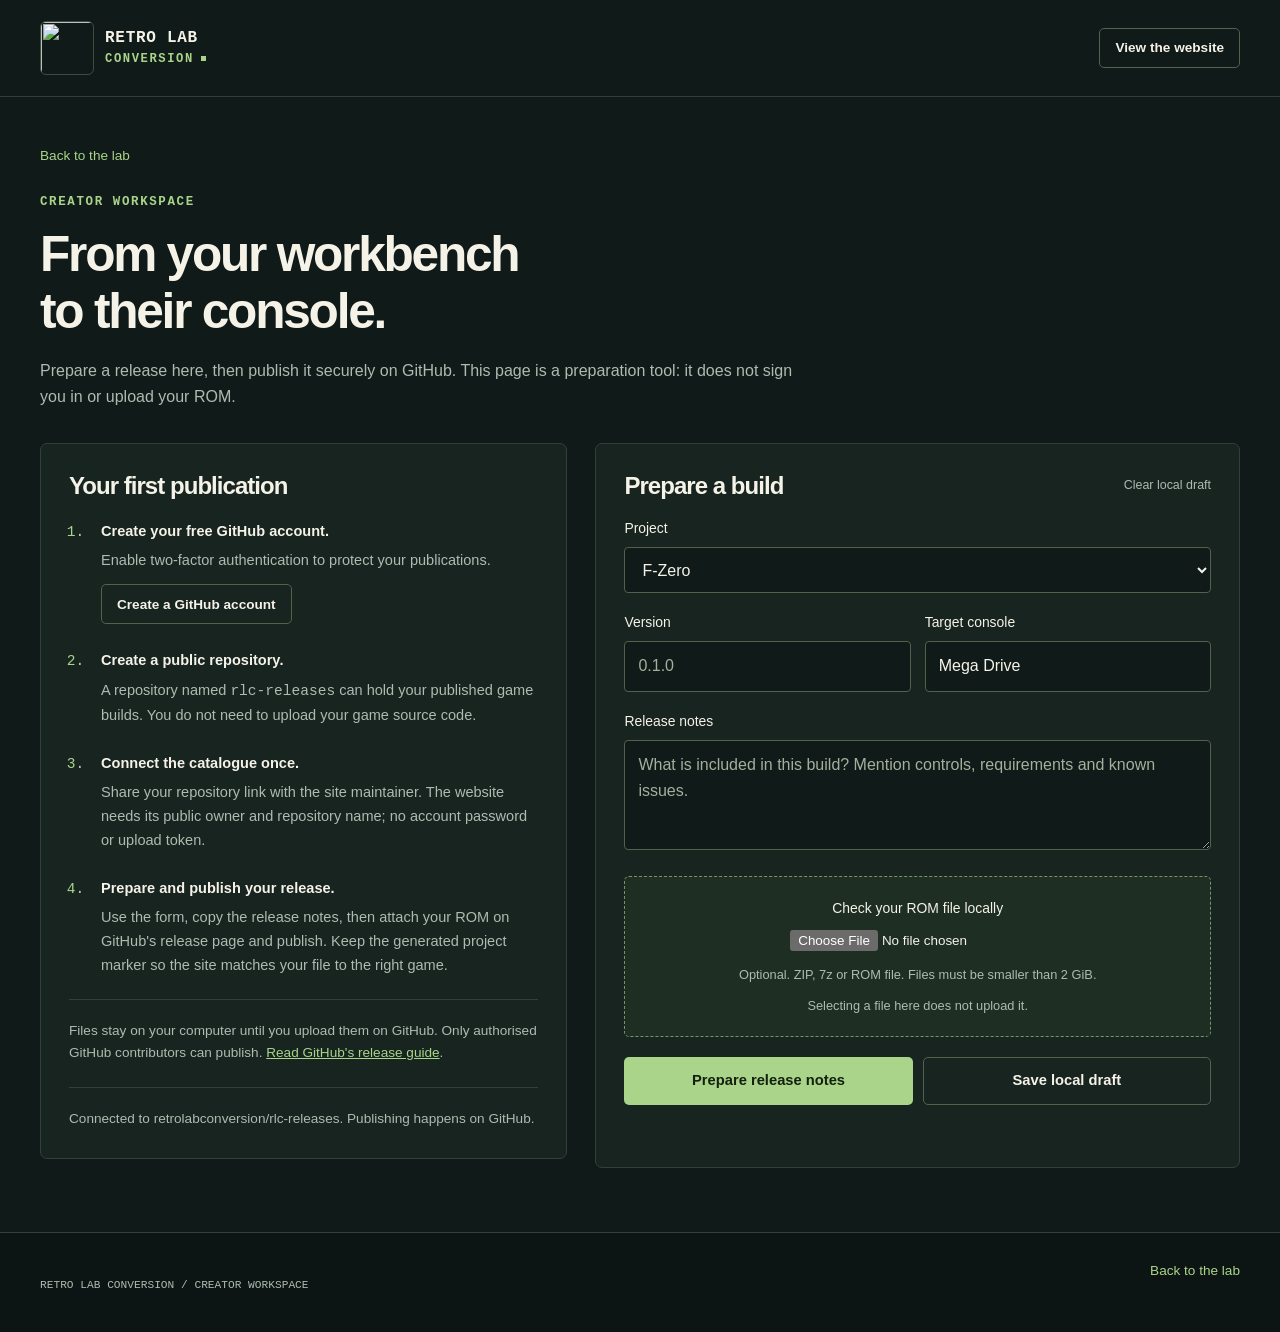
==== creator.html @ 60bee3b9 "Publish the Retro Lab Conversion website" ====
<!doctype html>
<html lang="en"><head>
<meta http-equiv="Content-Security-Policy" content="default-src 'self'; script-src 'self'; style-src 'self'; img-src 'self' data:; connect-src 'self' https://api.github.com; font-src 'self'; object-src 'none'; base-uri 'self'; form-action 'self'; upgrade-insecure-requests"><meta charset="utf-8"><meta name="viewport" content="width=device-width,initial-scale=1"><meta name="theme-color" content="#111d1b"><meta name="robots" content="noindex"><title>Creator workspace — Retro Lab Conversion</title><link rel="icon" href="assets/logo.png"><link rel="stylesheet" href="styles.css"><script type="module" src="creator.js"></script></head>
<body><a class="skip-link" href="#publication-form">Skip to publication form</a><header class="site-header"><div class="container header-inner"><a class="brand" href="./"><img src="assets/logo.png" width="54" height="54" alt=""><span>RETRO LAB<span class="brand-second">CONVERSION<span class="brand-square"></span></span></span></a><a class="button button-secondary button-small" href="./">View the website</a></div></header>
<main class="container creator-main"><a class="back-link" href="./">Back to the lab</a><div class="creator-heading"><p class="eyebrow">CREATOR WORKSPACE</p><h1>From your workbench<br>to their console.</h1><p>Prepare a release here, then publish it securely on GitHub. This page is a preparation tool: it does not sign you in or upload your ROM.</p></div>
<div class="creator-layout"><aside class="creator-panel"><h2>Your first publication</h2><ol class="setup-steps"><li><strong>Create your free GitHub account.</strong>Enable two-factor authentication to protect your publications.<br><a class="button button-secondary button-small" href="https://github.com/signup" target="_blank" rel="noopener noreferrer">Create a GitHub account</a></li><li><strong>Create a public repository.</strong>A repository named <code>rlc-releases</code> can hold your published game builds. You do not need to upload your game source code.</li><li><strong>Connect the catalogue once.</strong>Share your repository link with the site maintainer. The website needs its public owner and repository name; no account password or upload token.</li><li><strong>Prepare and publish your release.</strong>Use the form, copy the release notes, then attach your ROM on GitHub's release page and publish. Keep the generated project marker so the site matches your file to the right game.</li></ol><p class="creator-aside-note">Files stay on your computer until you upload them on GitHub. Only authorised GitHub contributors can publish. <a href="https://docs.github.com/en/repositories/releasing-projects-on-github/managing-releases-in-a-repository" target="_blank" rel="noopener noreferrer">Read GitHub's release guide</a>.</p><p class="creator-aside-note" id="connection-state">Checking catalogue connection…</p></aside>
<section class="creator-panel" aria-labelledby="form-title"><div class="creator-tools"><h2 id="form-title">Prepare a build</h2><button class="text-button" id="clear-draft" type="button">Clear local draft</button></div><form id="publication-form"><label class="form-field"><span>Project</span><select id="project" required></select></label><div class="field-pair"><label class="form-field"><span>Version</span><input id="version" maxlength="40" pattern="[a-zA-Z0-9][a-zA-Z0-9._-]*" placeholder="0.1.0" required></label><label class="form-field"><span>Target console</span><input id="platform" readonly tabindex="-1"></label></div><label class="form-field"><span>Release notes</span><textarea id="description" maxlength="5000" placeholder="What is included in this build? Mention controls, requirements and known issues." required></textarea></label><div class="file-field" id="drop-zone"><label for="rom-file" class="field-label">Check your ROM file locally</label><input id="rom-file" type="file" accept=".zip,.7z,.bin,.md,.gen,.sfc,.smc,.rom"><p id="file-status" role="status">Optional. ZIP, 7z or ROM file. Files must be smaller than 2 GiB.</p><p>Selecting a file here does not upload it.</p></div><div class="form-actions"><button class="button button-primary" type="submit">Prepare release notes</button><button class="button button-secondary" type="button" id="save-draft">Save local draft</button></div><p class="draft-status" id="draft-status" role="status"></p></form><div class="publication-preview" id="publication-preview" hidden><h3>Your release notes</h3><pre id="release-body"></pre><button class="button button-secondary" id="copy-notes" type="button">Copy release notes</button><a class="button button-primary" id="publish-link" href="https://github.com/new" target="_blank" rel="noopener noreferrer">Create a repository on GitHub</a><p class="creator-muted" id="publish-instructions">When your repository is connected, this button opens a new release with the title and notes filled in. Attach the ROM there before publishing.</p></div></section></div></main>
<footer class="site-footer"><div class="container footer-inner"><p class="footer-tagline">RETRO LAB CONVERSION / CREATOR WORKSPACE</p><a class="back-link" href="./">Back to the lab</a></div></footer></body></html>
---- styles.css ----
@charset "UTF-8";
:root{color-scheme:dark;--bg:#101a18;--surface:#172420;--surface-2:#1d2d27;--line:#314139;--muted:#adbbb0;--text:#f5f2e8;--green:#a9d48a;--green-dark:#13200e;--mono:Consolas,"Cascadia Mono","Courier New",monospace;--sans:Inter,"Segoe UI",Arial,sans-serif}
*{box-sizing:border-box}html{scroll-behavior:smooth;scroll-padding-top:100px}body{margin:0;background:var(--bg);color:var(--text);font:1rem/1.65 var(--sans);-webkit-font-smoothing:antialiased}button,input,select,textarea{font:inherit}button,a,input,select,textarea{-webkit-tap-highlight-color:transparent}a{color:inherit;text-decoration:none}button{cursor:pointer}button:disabled{cursor:default}img{max-width:100%;display:block}svg{width:22px;height:22px;fill:none;stroke:currentColor;stroke-width:1.7;stroke-linecap:round;stroke-linejoin:round;flex-shrink:0}button svg,a svg{pointer-events:none}h1,h2,h3,p{margin:0}h1,h2,h3{line-height:1.15}h1{font-size:clamp(2.5rem,4.6vw,4.1rem);font-weight:750;letter-spacing:-.045em}h2{font-size:clamp(1.9rem,3vw,2.65rem);letter-spacing:-.04em;font-weight:700}h3{font-size:1.45rem;letter-spacing:-.025em}:focus-visible{outline:3px solid var(--green);outline-offset:5px}::selection{background:var(--green);color:var(--bg)}[hidden]{display:none!important}.container{width:min(1200px,calc(100% - 72px));margin-inline:auto}.mono,.eyebrow{font-family:var(--mono)}.eyebrow{font-size:.78rem;letter-spacing:.13em;font-weight:700;color:var(--green)}.section-kicker{margin-bottom:14px}.sr-only{position:absolute;width:1px;height:1px;padding:0;overflow:hidden;clip:rect(0,0,0,0);white-space:nowrap;border:0}.skip-link{position:fixed;top:-100px;left:16px;background:var(--green);color:var(--bg);padding:12px 20px;z-index:100}.skip-link:focus{top:16px}.svg-library{position:absolute;width:0;height:0;overflow:hidden}.button{display:inline-flex;align-items:center;justify-content:center;gap:10px;min-height:48px;padding:11px 22px;border:1px solid transparent;border-radius:5px;font-weight:650;font-size:.92rem;line-height:1.4;transition:background .18s,border-color .18s,transform .18s}.button:hover{transform:translateY(-2px)}.button-primary{background:var(--green);color:var(--green-dark)}.button-primary:hover{background:#bee7a1}.button-secondary{background:transparent;border-color:#54614f;color:var(--text)}.button-secondary:hover{background:var(--surface-2);border-color:var(--green)}.button-small{min-height:40px;padding:9px 15px;font-size:.85rem}.button-youtube{border-color:var(--line);background:#1c2925}.button-youtube svg{color:#ea655b}.button-youtube:hover{border-color:#8d5c51}.icon-button{display:inline-flex;align-items:center;justify-content:center;width:44px;height:44px;border:1px solid var(--line);border-radius:5px;background:var(--surface);color:var(--text)}.icon-button:hover{border-color:var(--green)}.text-button{border:0;background:none;padding:0;color:inherit;text-align:left}.text-button:hover,a:not(.button):hover{color:var(--green)}
.site-header{border-bottom:1px solid var(--line);background:rgba(16,26,24,.97)}.header-inner{min-height:96px;display:flex;align-items:center;justify-content:space-between;gap:32px}.brand{display:flex;align-items:center;gap:11px;font:700 1rem/1.2 var(--mono);letter-spacing:.045em}.brand img{border:1px solid #3a4f40;border-radius:6px}.brand-second{display:block;color:var(--green);font-size:.76rem;letter-spacing:.13em;margin-top:4px}.brand-square{display:inline-block;width:5px;height:5px;background:var(--green);margin:0 0 1px 7px}nav{display:flex;align-items:center;gap:30px;font-size:.88rem}nav>.nav-active{color:var(--green)}.menu-toggle{display:none}
.hero{padding-top:24px}.hero-topline{display:flex;align-items:center;justify-content:space-between;gap:20px;margin:0 0 13px}.hero-console{font-size:.73rem;letter-spacing:.07em;color:var(--muted)}.hero-banner{height:clamp(210px,26vw,330px);background:#1c2a25 url('assets/banner.png') center center/cover no-repeat;border:1px solid #3a4e3c;border-radius:8px;position:relative;overflow:hidden}.hero-banner:after{content:"";position:absolute;inset:0;box-shadow:inset 0 0 60px #101a1840;pointer-events:none}.hero-copy{display:grid;grid-template-columns:1fr .88fr;gap:80px;padding:43px 0 38px;align-items:end}h1 span{color:var(--green)}.hero-intro{padding-bottom:3px}.hero-intro p{color:var(--muted);max-width:475px;font-size:1.04rem;line-height:1.75;margin-bottom:23px}.lab-strip{display:flex;align-items:center;gap:42px;padding:19px 0;border-top:1px solid var(--line);border-bottom:1px solid var(--line);font:.75rem/1.5 var(--mono);letter-spacing:.07em;color:var(--muted)}.lab-strip strong{font-size:1.2rem;color:var(--green);margin-right:9px;letter-spacing:-.04em}.strip-quote{margin-left:auto;color:#b7c8ad;letter-spacing:.02em}
.projects-section{padding-top:66px;scroll-margin-top:22px}.section-heading{display:flex;align-items:end;justify-content:space-between;gap:24px;margin-bottom:28px}.section-note{color:var(--muted);font-size:.89rem;padding-bottom:5px}.catalog-toolbar{display:flex;gap:20px;justify-content:space-between;align-items:center}.filter-tabs{display:flex;gap:6px;flex-wrap:wrap}.filter{background:transparent;color:var(--muted);border:1px solid transparent;padding:10px 15px;border-radius:4px;font-size:.85rem;min-height:43px}.filter span{margin-left:6px;font: .75rem var(--mono);color:#bac7b5}.filter.active{color:var(--text);background:#25372c;border-color:#4b6046}.filter.active span{color:var(--green)}.filter:hover{background:var(--surface-2);color:var(--text)}.search-field{display:flex;align-items:center;gap:10px;border:1px solid var(--line);background:var(--surface);padding:0 13px;border-radius:4px;color:var(--muted)}.search-field input{width:185px;padding:10px 0;min-height:43px;background:transparent;border:none;color:var(--text);font-size:.86rem;outline:none}.search-field:focus-within{outline:2px solid var(--green);outline-offset:3px}.search-field svg{width:18px;height:18px}.search-field input::placeholder{color:#9cad9e}.catalog-subline{display:flex;justify-content:space-between;align-items:center;font-size:.8rem;color:var(--muted);margin:22px 0 16px}.sort-label{display:flex;align-items:center;gap:8px}.sort-label select{appearance:none;color:var(--text);border:0;background:transparent url("data:image/svg+xml,%3Csvg xmlns='http://www.w3.org/2000/svg' width='14' height='14' viewBox='0 0 24 24' fill='none' stroke='%23adbbb0' stroke-width='2'%3E%3Cpath d='m6 9 6 6 6-6'/%3E%3C/svg%3E") right 5px center/14px no-repeat;padding:8px 26px 8px 6px;font-size:.8rem;border-radius:3px}.sort-label option{background:var(--surface)}.project-grid{display:grid;grid-template-columns:repeat(3,minmax(0,1fr));gap:24px}.project-card{min-width:0;border:1px solid var(--line);background:var(--surface);border-radius:7px;overflow:hidden;display:flex;flex-direction:column;transition:border-color .18s,transform .18s}.project-card:hover{border-color:#6c855d;transform:translateY(-3px)}.cover-button{border:0;padding:0;display:block;width:100%;background:var(--surface);text-align:left}.project-cover{aspect-ratio:420/236;position:relative;overflow:hidden;background:#25382b}.project-cover img{position:absolute;max-width:none;width:310.714286%;height:auto;pointer-events:none}.crop-0 img{left:-.952381%;top:-1.694915%}.crop-1 img{left:-104.761905%;top:-1.694915%}.crop-2 img{left:-208.571429%;top:-1.694915%}.crop-3 img{left:-.952381%;top:-148.305085%}.crop-4 img{left:-104.761905%;top:-148.305085%}.crop-5 img{left:-208.571429%;top:-148.305085%}.cover-shade{position:absolute;inset:0;background:linear-gradient(transparent 75%,#101a1850)}.project-body{padding:21px 20px 18px;display:flex;flex-direction:column;flex:1}.card-topline{display:flex;align-items:center;justify-content:space-between;gap:8px;margin-bottom:13px}.platform-badge{font:700 .7rem/1.5 var(--mono);letter-spacing:.025em;color:var(--green);background:#24372b;padding:4px 7px;border:1px solid #3c5540;border-radius:3px}.platform-badge.snes{color:#d1c4ee;background:#302c3e;border-color:#4e455d}.project-kind{color:#b4c2b5;font:.72rem var(--mono)}.project-card h3{font-size:1.4rem;line-height:1.2;min-height:1.3em}.project-card h3 button{border:0;padding:0;background:none;color:inherit;font:inherit;letter-spacing:inherit;text-align:left}.project-card h3 button:hover{color:var(--green)}.project-subtitle{font-size:.84rem;color:#d0d9ca;margin-top:5px}.project-description{color:var(--muted);font-size:.87rem;line-height:1.65;margin:12px 0 20px;flex:1}.card-actions{display:flex;align-items:center;gap:9px}.card-actions>.button{flex:1;min-height:43px;padding:10px 8px;font-size:.83rem}.button-unavailable{color:#b9c6b8;background:#233129;border-color:#41513d}.card-details{color:var(--green);font-size:.8rem;border:1px solid #41513d;background:transparent;border-radius:4px;min-height:43px;padding:8px 12px}.card-details:hover{background:#293d2d}.download-counter{margin-top:12px;color:#b2bfb2;display:flex;align-items:center;gap:7px;font:.75rem/1.5 var(--mono)}.download-counter svg{width:14px;height:14px}.download-counter strong{color:var(--green);font-weight:400}.download-note{display:flex;align-items:flex-start;gap:10px;color:var(--muted);font-size:.81rem;margin-top:24px}.download-note svg{width:17px;height:17px;margin-top:4px;color:var(--green)}.catalog-notice{padding:14px 18px;background:#2e3322;border:1px solid #5b6542;border-radius:5px;color:#dbe3b6;font-size:.9rem;margin-bottom:20px}.empty-state{text-align:center;border:1px dashed #56634b;padding:60px 24px;border-radius:6px;background:var(--surface)}.empty-state>svg{width:36px;height:36px;color:var(--green);margin-bottom:15px}.empty-state p{color:var(--muted);margin:12px 0 20px}
.about-section{margin-top:76px;padding:48px 0;border-block:1px solid var(--line);display:grid;grid-template-columns:.85fr 1.15fr;gap:76px;align-items:center}.about-visual{display:flex;flex-direction:column;align-items:center;justify-content:center;position:relative;background:radial-gradient(ellipse,#263d2c 0%,#182622 70%);border:1px solid var(--line);border-radius:7px;padding:20px}.about-visual img{width:min(295px,100%);mix-blend-mode:screen}.about-visual>span{font-size:.7rem;letter-spacing:.12em;color:var(--muted);padding:12px 0 6px}.about-copy h2{font-size:clamp(1.8rem,3vw,2.55rem);line-height:1.25;margin-bottom:22px}.about-copy h2 span{color:var(--green)}.about-copy>p:not(.eyebrow){color:var(--muted);max-width:520px;margin-top:13px;font-size:.96rem}.about-copy .button{margin-top:24px}.channel-section{display:flex;align-items:center;justify-content:space-between;gap:30px;padding:46px 0 52px}.channel-section h2{font-size:1.7rem;margin:12px 0}.channel-section p:not(.eyebrow){font-size:.92rem;color:var(--muted)}.channel-section>.button{flex-shrink:0}.site-footer{background:#0c1513;border-top:1px solid var(--line);padding:27px 0 24px}.footer-inner{display:flex;justify-content:space-between;align-items:center;gap:24px}.footer-brand{display:flex;align-items:center;gap:10px;font-size:.8rem;font-weight:600}.footer-brand img{border-radius:4px}.footer-tagline{display:block;color:var(--muted);font: .7rem var(--mono);margin-top:3px}.footer-links{display:flex;flex-wrap:wrap;gap:22px;color:var(--muted);font-size:.76rem}.footer-note{color:#95a395;font-size:.73rem;margin-top:17px}
dialog{color:var(--text);background:var(--surface);border:1px solid #5a7150;border-radius:9px;padding:0;width:min(700px,calc(100% - 32px));max-height:calc(100dvh - 48px);overflow-y:auto;box-shadow:0 30px 130px #0008}dialog::backdrop{background:#050d0ce0;backdrop-filter:blur(6px)}body.dialog-open{overflow:hidden}.dialog-close{position:absolute;right:14px;top:14px;background:#101a18f0;z-index:1}.dialog-art{position:relative}.dialog-art .project-cover{aspect-ratio:420/236}.dialog-content-inner{padding:28px 32px 32px}.dialog-content-inner h2{margin:16px 0 10px}.dialog-description{color:var(--muted);margin-bottom:24px}.detail-grid{display:grid;grid-template-columns:repeat(3,1fr);gap:12px;padding:18px 0;border-block:1px solid var(--line);margin-bottom:24px}.detail-grid dt{font:.72rem var(--mono);color:var(--muted);margin-bottom:5px}.detail-grid dd{margin:0;font-size:.9rem;overflow-wrap:anywhere}.dialog-status{background:#223426;border:1px solid #435b3b;padding:16px 18px;border-radius:5px;margin-bottom:22px}.dialog-status p{font-size:.87rem;color:var(--muted);margin-top:5px}.dialog-status strong{font-size:.94rem;color:var(--green)}.asset-list{display:grid;gap:12px;margin-bottom:22px}.asset-row{border:1px solid var(--line);padding:15px;border-radius:5px}.asset-row .button{width:100%;overflow-wrap:anywhere;word-break:break-word}.asset-meta{font:.75rem/1.5 var(--mono);color:var(--muted);margin-top:9px;overflow-wrap:anywhere}.info-dialog{padding:36px}.info-dialog h2{font-size:1.9rem;margin:12px 38px 20px 0}.info-dialog p:not(.eyebrow){margin:16px 0;color:var(--muted);font-size:.94rem}.info-dialog .button{margin-top:8px}
.creator-main{padding:45px 0 64px}.back-link{font-size:.85rem;color:var(--green);display:inline-block;margin-bottom:25px}.creator-heading{max-width:780px;margin-bottom:32px}.creator-heading h1{font-size:clamp(2rem,4.5vw,3.1rem);margin:13px 0 18px}.creator-heading>p:not(.eyebrow){color:var(--muted)}.creator-layout{display:grid;grid-template-columns:.9fr 1.1fr;gap:28px;align-items:start}.creator-panel{border:1px solid var(--line);border-radius:7px;padding:28px;background:var(--surface)}.creator-panel h2{font-size:1.5rem;margin-bottom:20px}.setup-steps{padding-left:24px;margin:0}.setup-steps li{padding:0 0 24px 8px;color:var(--muted);font-size:.91rem}.setup-steps li::marker{font-family:var(--mono);color:var(--green)}.setup-steps strong{display:block;color:var(--text);margin-bottom:5px}.setup-steps .button{margin-top:12px}.setup-steps li:last-child{padding-bottom:0}.creator-aside-note{margin-top:22px;padding-top:20px;border-top:1px solid var(--line);color:var(--muted);font-size:.85rem}.creator-aside-note a{color:var(--green);text-decoration:underline}.form-field{display:block;margin:0 0 18px}.form-field>span,.field-label{display:block;font-size:.87rem;margin-bottom:7px}.form-field input,.form-field textarea,.form-field select{width:100%;border:1px solid #52614d;border-radius:4px;background:#101a18;color:var(--text);padding:11px 13px;min-height:46px}.form-field textarea{min-height:110px;resize:vertical}.form-field input::placeholder,.form-field textarea::placeholder{color:#a4b09e}.field-pair{display:grid;grid-template-columns:1fr 1fr;gap:14px}.file-field{padding:20px;border:1px dashed #7a9169;border-radius:5px;background:#1e2e23;text-align:center;margin-bottom:20px}.file-field input{max-width:100%;font-size:.84rem}.file-field p{font-size:.8rem;color:var(--muted);margin-top:10px}.file-field.dragover{background:#304c30;border-style:solid}.form-actions{display:flex;gap:10px;flex-wrap:wrap}.form-actions .button{flex:1}.draft-status{font-size:.85rem;color:var(--green);margin:14px 0 0;min-height:1.5em}.publication-preview{margin-top:22px;border-top:1px solid var(--line);padding-top:22px}.publication-preview h3{font-size:1.1rem;margin-bottom:10px}.publication-preview pre{white-space:pre-wrap;overflow-wrap:anywhere;background:#0d1713;border:1px solid var(--line);border-radius:4px;padding:16px;font:.8rem/1.65 var(--mono);color:#d2dfc9}.publication-preview .button{width:100%;margin-top:10px}.creator-muted{font-size:.84rem;color:var(--muted);margin-top:15px}.inline-link{color:var(--green);text-decoration:underline}.creator-tools{display:flex;justify-content:space-between;align-items:center;gap:16px;margin-bottom:18px}.creator-tools h2{margin:0}.creator-tools .text-button{font-size:.78rem;color:var(--muted)}
@media(min-width:1600px){.container{width:min(1280px,calc(100% - 100px))}.hero-banner{height:355px}.project-body{padding:24px}}
@media(max-width:1000px){.container{width:calc(100% - 48px)}.hero-copy{gap:40px}.project-grid{gap:16px}.project-body{padding:17px 15px}.card-actions{gap:6px}.card-actions>.button,.card-details{font-size:.76rem}.section-note{display:none}.about-section{gap:35px}.channel-section{align-items:start}.channel-section>.button{margin-top:22px}.catalog-toolbar{gap:10px}.filter{padding-inline:10px}.search-field input{width:150px}.creator-panel{padding:22px}}
@media(max-width:760px){.container{width:calc(100% - 36px)}.header-inner{min-height:80px;gap:20px}.brand img{width:44px;height:44px}.brand{font-size:.91rem}.brand-second{font-size:.69rem}nav{gap:18px;font-size:.8rem}nav>.button{font-size:0;padding:8px 12px;gap:0}nav>.button svg{width:22px}.hero-console{display:none}.hero{padding-top:20px}.hero-banner{height:210px}.hero-copy{gap:25px;padding:32px 0;grid-template-columns:1fr 1fr}.hero-intro p{font-size:.91rem}.hero-intro>.button{font-size:.83rem;padding:10px 15px}h1{font-size:2.55rem}.eyebrow{font-size:.7rem}.lab-strip{gap:20px;font-size:.64rem}.lab-strip strong{font-size:1.05rem;margin-right:5px}.strip-quote{display:none}.projects-section{padding-top:45px}.project-grid{grid-template-columns:repeat(2,minmax(0,1fr));gap:18px}.catalog-toolbar{align-items:stretch;flex-direction:column;gap:14px}.filter-tabs{gap:5px}.filter{padding:9px 13px}.search-field input{width:100%}.search-field{width:100%}.project-body{padding:19px 17px}.project-description{font-size:.86rem}.card-actions>.button,.card-details{font-size:.8rem}.about-section{grid-template-columns:.8fr 1.2fr;gap:25px;margin-top:48px;padding:32px 0}.about-visual{padding:8px}.about-visual>span{font-size:.6rem;letter-spacing:.02em}.about-copy h2{font-size:1.8rem}.about-copy>p:not(.eyebrow){font-size:.88rem}.channel-section{flex-direction:column;gap:8px;padding:32px 0}.channel-section>.button{margin-top:14px}.footer-inner{align-items:start}.footer-links{flex-direction:column;gap:8px}.creator-layout{grid-template-columns:1fr}.creator-panel{padding:24px}.creator-heading{margin-bottom:25px}}
@media(max-width:520px){.container{width:calc(100% - 32px)}.menu-toggle{display:inline-flex}nav{display:none;position:absolute;z-index:10;left:0;right:0;top:80px;background:#17241ffb;border-bottom:1px solid var(--line);padding:22px;flex-direction:column;align-items:stretch;font-size:1rem;gap:22px}nav.open{display:flex}nav>.button{font-size:.9rem;gap:10px}.hero-topline{margin-bottom:10px}.hero-banner{height:180px;background-size:auto 275px;background-position:center}.hero-copy{grid-template-columns:1fr;gap:22px;padding:28px 0}.hero-copy h1{font-size:2.8rem}.hero-intro p{font-size:.96rem;max-width:none;margin-bottom:20px}.hero-intro>.button{width:100%;font-size:.9rem}.lab-strip{justify-content:space-between;gap:12px;padding:16px 0;font-size:.62rem}.lab-strip strong{font-size:1.1rem}.section-heading{margin-bottom:23px}h2{font-size:1.95rem}.filter{padding-inline:10px;font-size:.77rem}.filter span{margin-left:3px;font-size:.7rem}.filter-tabs{justify-content:space-between;gap:2px}.project-grid{grid-template-columns:1fr;gap:23px}.project-body{padding:21px}.project-card h3{font-size:1.5rem}.project-description{font-size:.92rem;margin-bottom:22px}.card-actions>.button,.card-details{font-size:.87rem}.download-counter{font-size:.77rem}.platform-badge{font-size:.73rem}.project-kind{font-size:.75rem}.about-section{grid-template-columns:1fr;gap:30px;padding:32px 0}.about-visual img{width:210px}.about-visual{padding:8px}.about-visual>span{font-size:.7rem}.about-copy h2{font-size:2rem}.about-copy>p:not(.eyebrow){font-size:.96rem}.channel-section h2{font-size:1.7rem}.channel-section>.button{width:100%}.footer-inner{flex-direction:column;gap:23px}.footer-links{flex-direction:row;gap:14px 20px;font-size:.74rem}.dialog-content-inner{padding:23px}.dialog-content-inner h2{font-size:1.8rem}.detail-grid{grid-template-columns:1fr 1fr}.detail-grid>div:last-child{grid-column:1/-1}.info-dialog{padding:28px 23px}.info-dialog h2{font-size:1.7rem}.creator-main{padding-top:28px}.creator-panel{padding:21px}.field-pair{grid-template-columns:1fr;gap:0}.creator-heading h1{font-size:2.3rem}.form-actions{flex-direction:column}}
@media(prefers-reduced-motion:reduce){html{scroll-behavior:auto}*,*:before,*:after{transition:none!important;animation:none!important}}
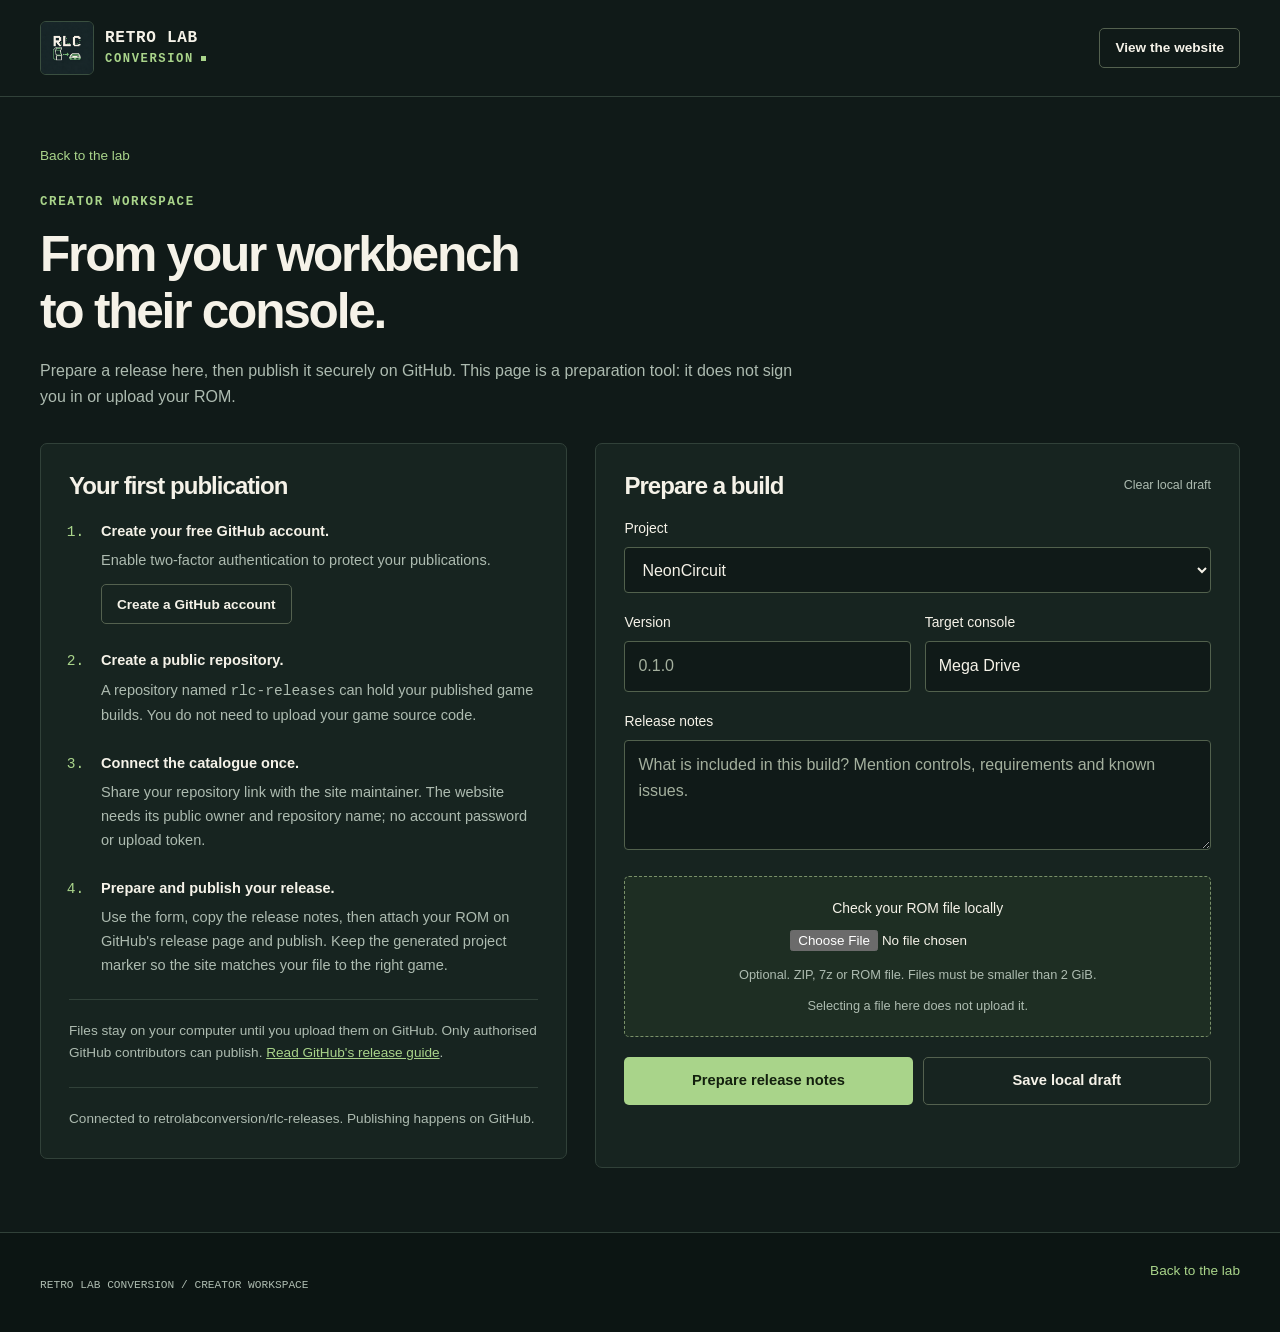
==== commit 09e3ddd8: "Rename NeonCircuit and AstraWing; refresh images" ====
--- a/creator.html
+++ b/creator.html
@@ -1,6 +1,6 @@
 <!doctype html>
 <html lang="en"><head>
-<meta http-equiv="Content-Security-Policy" content="default-src 'self'; script-src 'self'; style-src 'self'; img-src 'self' data:; connect-src 'self' https://api.github.com; font-src 'self'; object-src 'none'; base-uri 'self'; form-action 'self'; upgrade-insecure-requests"><meta charset="utf-8"><meta name="viewport" content="width=device-width,initial-scale=1"><meta name="theme-color" content="#111d1b"><meta name="robots" content="noindex"><title>Creator workspace — Retro Lab Conversion</title><link rel="icon" href="assets/logo.png"><link rel="stylesheet" href="styles.css"><script type="module" src="creator.js"></script></head>
+<meta http-equiv="Content-Security-Policy" content="default-src 'self'; script-src 'self'; style-src 'self'; img-src 'self' data:; connect-src 'self' https://api.github.com; font-src 'self'; object-src 'none'; base-uri 'self'; form-action 'self'; upgrade-insecure-requests"><meta charset="utf-8"><meta name="viewport" content="width=device-width,initial-scale=1"><meta name="theme-color" content="#111d1b"><meta name="robots" content="noindex"><title>Creator workspace — Retro Lab Conversion</title><link rel="icon" href="assets/logo.png"><link rel="stylesheet" href="styles.css?v=20261120-projects2"><script type="module" src="creator.js?v=20261120-projects2"></script></head>
 <body><a class="skip-link" href="#publication-form">Skip to publication form</a><header class="site-header"><div class="container header-inner"><a class="brand" href="./"><img src="assets/logo.png" width="54" height="54" alt=""><span>RETRO LAB<span class="brand-second">CONVERSION<span class="brand-square"></span></span></span></a><a class="button button-secondary button-small" href="./">View the website</a></div></header>
 <main class="container creator-main"><a class="back-link" href="./">Back to the lab</a><div class="creator-heading"><p class="eyebrow">CREATOR WORKSPACE</p><h1>From your workbench<br>to their console.</h1><p>Prepare a release here, then publish it securely on GitHub. This page is a preparation tool: it does not sign you in or upload your ROM.</p></div>
 <div class="creator-layout"><aside class="creator-panel"><h2>Your first publication</h2><ol class="setup-steps"><li><strong>Create your free GitHub account.</strong>Enable two-factor authentication to protect your publications.<br><a class="button button-secondary button-small" href="https://github.com/signup" target="_blank" rel="noopener noreferrer">Create a GitHub account</a></li><li><strong>Create a public repository.</strong>A repository named <code>rlc-releases</code> can hold your published game builds. You do not need to upload your game source code.</li><li><strong>Connect the catalogue once.</strong>Share your repository link with the site maintainer. The website needs its public owner and repository name; no account password or upload token.</li><li><strong>Prepare and publish your release.</strong>Use the form, copy the release notes, then attach your ROM on GitHub's release page and publish. Keep the generated project marker so the site matches your file to the right game.</li></ol><p class="creator-aside-note">Files stay on your computer until you upload them on GitHub. Only authorised GitHub contributors can publish. <a href="https://docs.github.com/en/repositories/releasing-projects-on-github/managing-releases-in-a-repository" target="_blank" rel="noopener noreferrer">Read GitHub's release guide</a>.</p><p class="creator-aside-note" id="connection-state">Checking catalogue connection…</p></aside>
--- a/styles.css
+++ b/styles.css
@@ -11,4 +11,5 @@
 @media(max-width:1000px){.container{width:calc(100% - 48px)}.hero-copy{gap:40px}.project-grid{gap:16px}.project-body{padding:17px 15px}.card-actions{gap:6px}.card-actions>.button,.card-details{font-size:.76rem}.section-note{display:none}.about-section{gap:35px}.channel-section{align-items:start}.channel-section>.button{margin-top:22px}.catalog-toolbar{gap:10px}.filter{padding-inline:10px}.search-field input{width:150px}.creator-panel{padding:22px}}
 @media(max-width:760px){.container{width:calc(100% - 36px)}.header-inner{min-height:80px;gap:20px}.brand img{width:44px;height:44px}.brand{font-size:.91rem}.brand-second{font-size:.69rem}nav{gap:18px;font-size:.8rem}nav>.button{font-size:0;padding:8px 12px;gap:0}nav>.button svg{width:22px}.hero-console{display:none}.hero{padding-top:20px}.hero-banner{height:210px}.hero-copy{gap:25px;padding:32px 0;grid-template-columns:1fr 1fr}.hero-intro p{font-size:.91rem}.hero-intro>.button{font-size:.83rem;padding:10px 15px}h1{font-size:2.55rem}.eyebrow{font-size:.7rem}.lab-strip{gap:20px;font-size:.64rem}.lab-strip strong{font-size:1.05rem;margin-right:5px}.strip-quote{display:none}.projects-section{padding-top:45px}.project-grid{grid-template-columns:repeat(2,minmax(0,1fr));gap:18px}.catalog-toolbar{align-items:stretch;flex-direction:column;gap:14px}.filter-tabs{gap:5px}.filter{padding:9px 13px}.search-field input{width:100%}.search-field{width:100%}.project-body{padding:19px 17px}.project-description{font-size:.86rem}.card-actions>.button,.card-details{font-size:.8rem}.about-section{grid-template-columns:.8fr 1.2fr;gap:25px;margin-top:48px;padding:32px 0}.about-visual{padding:8px}.about-visual>span{font-size:.6rem;letter-spacing:.02em}.about-copy h2{font-size:1.8rem}.about-copy>p:not(.eyebrow){font-size:.88rem}.channel-section{flex-direction:column;gap:8px;padding:32px 0}.channel-section>.button{margin-top:14px}.footer-inner{align-items:start}.footer-links{flex-direction:column;gap:8px}.creator-layout{grid-template-columns:1fr}.creator-panel{padding:24px}.creator-heading{margin-bottom:25px}}
 @media(max-width:520px){.container{width:calc(100% - 32px)}.menu-toggle{display:inline-flex}nav{display:none;position:absolute;z-index:10;left:0;right:0;top:80px;background:#17241ffb;border-bottom:1px solid var(--line);padding:22px;flex-direction:column;align-items:stretch;font-size:1rem;gap:22px}nav.open{display:flex}nav>.button{font-size:.9rem;gap:10px}.hero-topline{margin-bottom:10px}.hero-banner{height:180px;background-size:auto 275px;background-position:center}.hero-copy{grid-template-columns:1fr;gap:22px;padding:28px 0}.hero-copy h1{font-size:2.8rem}.hero-intro p{font-size:.96rem;max-width:none;margin-bottom:20px}.hero-intro>.button{width:100%;font-size:.9rem}.lab-strip{justify-content:space-between;gap:12px;padding:16px 0;font-size:.62rem}.lab-strip strong{font-size:1.1rem}.section-heading{margin-bottom:23px}h2{font-size:1.95rem}.filter{padding-inline:10px;font-size:.77rem}.filter span{margin-left:3px;font-size:.7rem}.filter-tabs{justify-content:space-between;gap:2px}.project-grid{grid-template-columns:1fr;gap:23px}.project-body{padding:21px}.project-card h3{font-size:1.5rem}.project-description{font-size:.92rem;margin-bottom:22px}.card-actions>.button,.card-details{font-size:.87rem}.download-counter{font-size:.77rem}.platform-badge{font-size:.73rem}.project-kind{font-size:.75rem}.about-section{grid-template-columns:1fr;gap:30px;padding:32px 0}.about-visual img{width:210px}.about-visual{padding:8px}.about-visual>span{font-size:.7rem}.about-copy h2{font-size:2rem}.about-copy>p:not(.eyebrow){font-size:.96rem}.channel-section h2{font-size:1.7rem}.channel-section>.button{width:100%}.footer-inner{flex-direction:column;gap:23px}.footer-links{flex-direction:row;gap:14px 20px;font-size:.74rem}.dialog-content-inner{padding:23px}.dialog-content-inner h2{font-size:1.8rem}.detail-grid{grid-template-columns:1fr 1fr}.detail-grid>div:last-child{grid-column:1/-1}.info-dialog{padding:28px 23px}.info-dialog h2{font-size:1.7rem}.creator-main{padding-top:28px}.creator-panel{padding:21px}.field-pair{grid-template-columns:1fr;gap:0}.creator-heading h1{font-size:2.3rem}.form-actions{flex-direction:column}}
+.project-cover.standalone-cover{background:#060a09}.project-cover.standalone-cover img{inset:0;width:100%;height:100%;object-fit:contain;image-rendering:pixelated}.dialog-art .project-cover.standalone-cover{aspect-ratio:4/3}
 @media(prefers-reduced-motion:reduce){html{scroll-behavior:auto}*,*:before,*:after{transition:none!important;animation:none!important}}
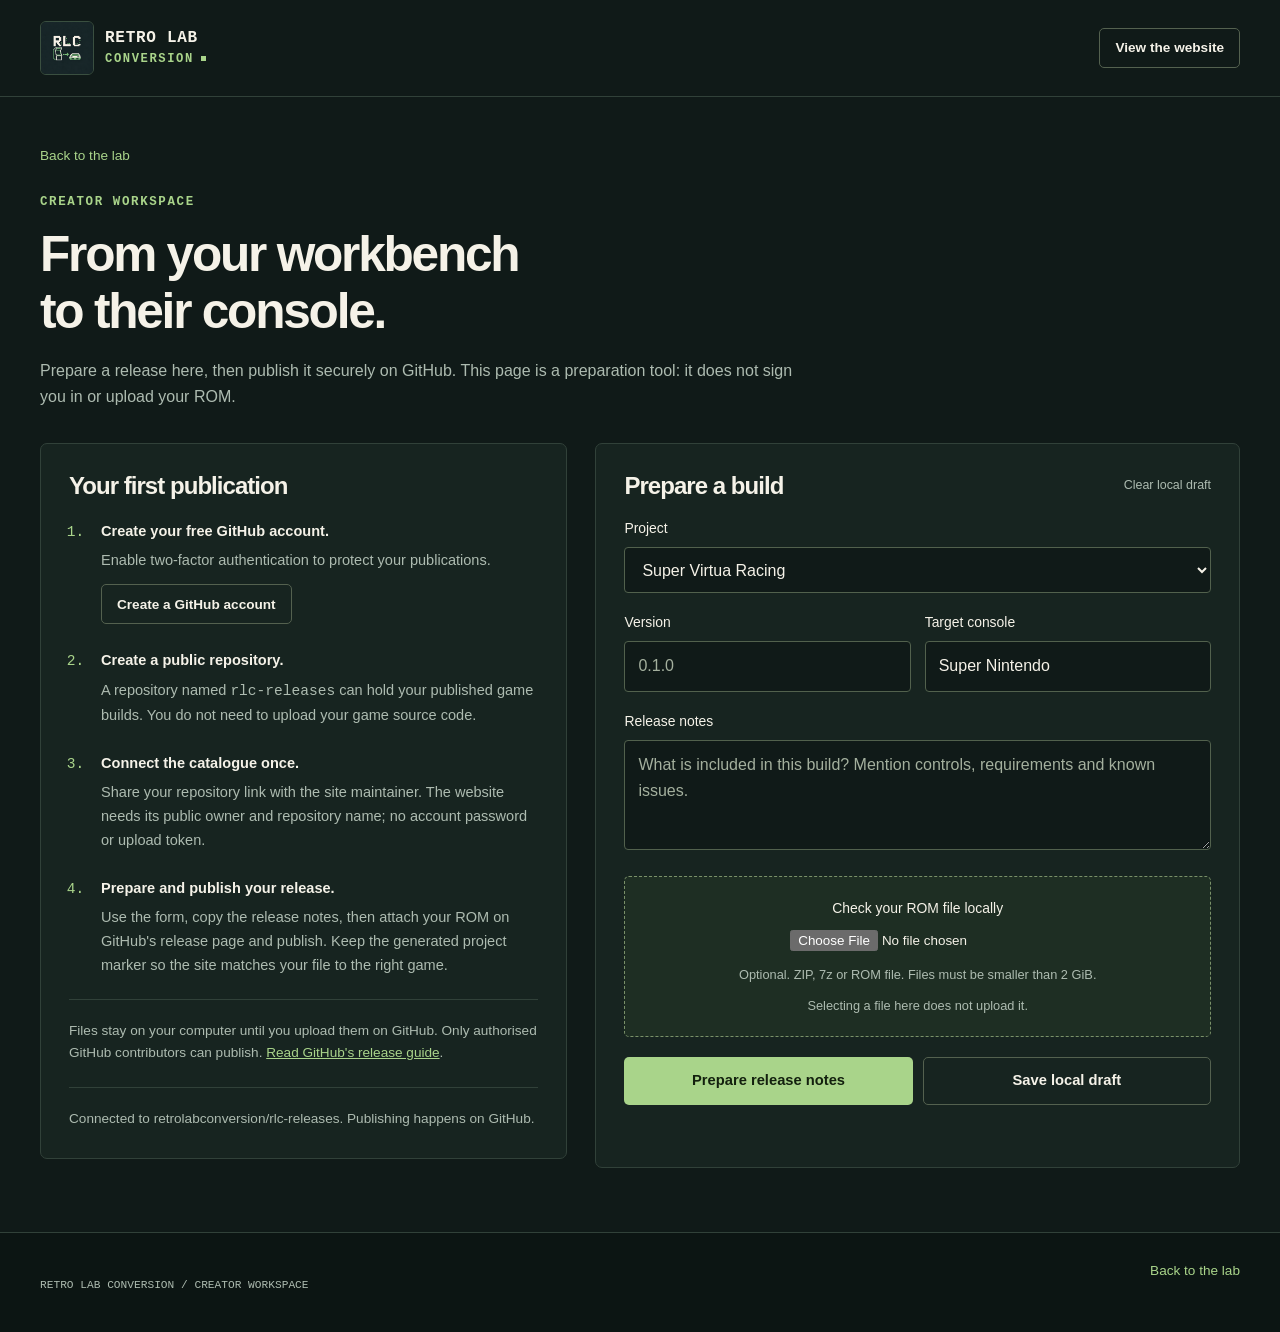
==== commit de6256d7: "Add Super Virtua Racing PAL and NTSC" ====
--- a/creator.html
+++ b/creator.html
@@ -1,6 +1,6 @@
 <!doctype html>
 <html lang="en"><head>
-<meta http-equiv="Content-Security-Policy" content="default-src 'self'; script-src 'self'; style-src 'self'; img-src 'self' data:; connect-src 'self' https://api.github.com; font-src 'self'; object-src 'none'; base-uri 'self'; form-action 'self'; upgrade-insecure-requests"><meta charset="utf-8"><meta name="viewport" content="width=device-width,initial-scale=1"><meta name="theme-color" content="#111d1b"><meta name="robots" content="noindex"><title>Creator workspace — Retro Lab Conversion</title><link rel="icon" href="assets/logo.png"><link rel="stylesheet" href="styles.css?v=20261120-projects2"><script type="module" src="creator.js?v=20261120-projects2"></script></head>
+<meta http-equiv="Content-Security-Policy" content="default-src 'self'; script-src 'self'; style-src 'self'; img-src 'self' data:; connect-src 'self' https://api.github.com; font-src 'self'; object-src 'none'; base-uri 'self'; form-action 'self'; upgrade-insecure-requests"><meta charset="utf-8"><meta name="viewport" content="width=device-width,initial-scale=1"><meta name="theme-color" content="#111d1b"><meta name="robots" content="noindex"><title>Creator workspace — Retro Lab Conversion</title><link rel="icon" href="assets/logo.png"><link rel="stylesheet" href="styles.css?v=20261122-svr1"><script type="module" src="creator.js?v=20261122-svr1"></script></head>
 <body><a class="skip-link" href="#publication-form">Skip to publication form</a><header class="site-header"><div class="container header-inner"><a class="brand" href="./"><img src="assets/logo.png" width="54" height="54" alt=""><span>RETRO LAB<span class="brand-second">CONVERSION<span class="brand-square"></span></span></span></a><a class="button button-secondary button-small" href="./">View the website</a></div></header>
 <main class="container creator-main"><a class="back-link" href="./">Back to the lab</a><div class="creator-heading"><p class="eyebrow">CREATOR WORKSPACE</p><h1>From your workbench<br>to their console.</h1><p>Prepare a release here, then publish it securely on GitHub. This page is a preparation tool: it does not sign you in or upload your ROM.</p></div>
 <div class="creator-layout"><aside class="creator-panel"><h2>Your first publication</h2><ol class="setup-steps"><li><strong>Create your free GitHub account.</strong>Enable two-factor authentication to protect your publications.<br><a class="button button-secondary button-small" href="https://github.com/signup" target="_blank" rel="noopener noreferrer">Create a GitHub account</a></li><li><strong>Create a public repository.</strong>A repository named <code>rlc-releases</code> can hold your published game builds. You do not need to upload your game source code.</li><li><strong>Connect the catalogue once.</strong>Share your repository link with the site maintainer. The website needs its public owner and repository name; no account password or upload token.</li><li><strong>Prepare and publish your release.</strong>Use the form, copy the release notes, then attach your ROM on GitHub's release page and publish. Keep the generated project marker so the site matches your file to the right game.</li></ol><p class="creator-aside-note">Files stay on your computer until you upload them on GitHub. Only authorised GitHub contributors can publish. <a href="https://docs.github.com/en/repositories/releasing-projects-on-github/managing-releases-in-a-repository" target="_blank" rel="noopener noreferrer">Read GitHub's release guide</a>.</p><p class="creator-aside-note" id="connection-state">Checking catalogue connection…</p></aside>
--- a/styles.css
+++ b/styles.css
@@ -12,4 +12,5 @@
 @media(max-width:760px){.container{width:calc(100% - 36px)}.header-inner{min-height:80px;gap:20px}.brand img{width:44px;height:44px}.brand{font-size:.91rem}.brand-second{font-size:.69rem}nav{gap:18px;font-size:.8rem}nav>.button{font-size:0;padding:8px 12px;gap:0}nav>.button svg{width:22px}.hero-console{display:none}.hero{padding-top:20px}.hero-banner{height:210px}.hero-copy{gap:25px;padding:32px 0;grid-template-columns:1fr 1fr}.hero-intro p{font-size:.91rem}.hero-intro>.button{font-size:.83rem;padding:10px 15px}h1{font-size:2.55rem}.eyebrow{font-size:.7rem}.lab-strip{gap:20px;font-size:.64rem}.lab-strip strong{font-size:1.05rem;margin-right:5px}.strip-quote{display:none}.projects-section{padding-top:45px}.project-grid{grid-template-columns:repeat(2,minmax(0,1fr));gap:18px}.catalog-toolbar{align-items:stretch;flex-direction:column;gap:14px}.filter-tabs{gap:5px}.filter{padding:9px 13px}.search-field input{width:100%}.search-field{width:100%}.project-body{padding:19px 17px}.project-description{font-size:.86rem}.card-actions>.button,.card-details{font-size:.8rem}.about-section{grid-template-columns:.8fr 1.2fr;gap:25px;margin-top:48px;padding:32px 0}.about-visual{padding:8px}.about-visual>span{font-size:.6rem;letter-spacing:.02em}.about-copy h2{font-size:1.8rem}.about-copy>p:not(.eyebrow){font-size:.88rem}.channel-section{flex-direction:column;gap:8px;padding:32px 0}.channel-section>.button{margin-top:14px}.footer-inner{align-items:start}.footer-links{flex-direction:column;gap:8px}.creator-layout{grid-template-columns:1fr}.creator-panel{padding:24px}.creator-heading{margin-bottom:25px}}
 @media(max-width:520px){.container{width:calc(100% - 32px)}.menu-toggle{display:inline-flex}nav{display:none;position:absolute;z-index:10;left:0;right:0;top:80px;background:#17241ffb;border-bottom:1px solid var(--line);padding:22px;flex-direction:column;align-items:stretch;font-size:1rem;gap:22px}nav.open{display:flex}nav>.button{font-size:.9rem;gap:10px}.hero-topline{margin-bottom:10px}.hero-banner{height:180px;background-size:auto 275px;background-position:center}.hero-copy{grid-template-columns:1fr;gap:22px;padding:28px 0}.hero-copy h1{font-size:2.8rem}.hero-intro p{font-size:.96rem;max-width:none;margin-bottom:20px}.hero-intro>.button{width:100%;font-size:.9rem}.lab-strip{justify-content:space-between;gap:12px;padding:16px 0;font-size:.62rem}.lab-strip strong{font-size:1.1rem}.section-heading{margin-bottom:23px}h2{font-size:1.95rem}.filter{padding-inline:10px;font-size:.77rem}.filter span{margin-left:3px;font-size:.7rem}.filter-tabs{justify-content:space-between;gap:2px}.project-grid{grid-template-columns:1fr;gap:23px}.project-body{padding:21px}.project-card h3{font-size:1.5rem}.project-description{font-size:.92rem;margin-bottom:22px}.card-actions>.button,.card-details{font-size:.87rem}.download-counter{font-size:.77rem}.platform-badge{font-size:.73rem}.project-kind{font-size:.75rem}.about-section{grid-template-columns:1fr;gap:30px;padding:32px 0}.about-visual img{width:210px}.about-visual{padding:8px}.about-visual>span{font-size:.7rem}.about-copy h2{font-size:2rem}.about-copy>p:not(.eyebrow){font-size:.96rem}.channel-section h2{font-size:1.7rem}.channel-section>.button{width:100%}.footer-inner{flex-direction:column;gap:23px}.footer-links{flex-direction:row;gap:14px 20px;font-size:.74rem}.dialog-content-inner{padding:23px}.dialog-content-inner h2{font-size:1.8rem}.detail-grid{grid-template-columns:1fr 1fr}.detail-grid>div:last-child{grid-column:1/-1}.info-dialog{padding:28px 23px}.info-dialog h2{font-size:1.7rem}.creator-main{padding-top:28px}.creator-panel{padding:21px}.field-pair{grid-template-columns:1fr;gap:0}.creator-heading h1{font-size:2.3rem}.form-actions{flex-direction:column}}
 .project-cover.standalone-cover{background:#060a09}.project-cover.standalone-cover img{inset:0;width:100%;height:100%;object-fit:contain;image-rendering:pixelated}.dialog-art .project-cover.standalone-cover{aspect-ratio:4/3}
+.project-card .project-description{flex:0;margin-bottom:10px}.project-video{display:inline-flex;align-items:center;align-self:flex-start;gap:7px;color:var(--green);font-size:.85rem;font-weight:600;line-height:1.5;margin-bottom:20px;text-decoration:underline;text-underline-offset:4px}.project-video svg{width:18px;height:18px;color:#e66c62}.project-video:hover{color:#c5e7af}.card-actions{margin-top:auto}.dialog-content-inner .dialog-description{margin-bottom:10px}
 @media(prefers-reduced-motion:reduce){html{scroll-behavior:auto}*,*:before,*:after{transition:none!important;animation:none!important}}
